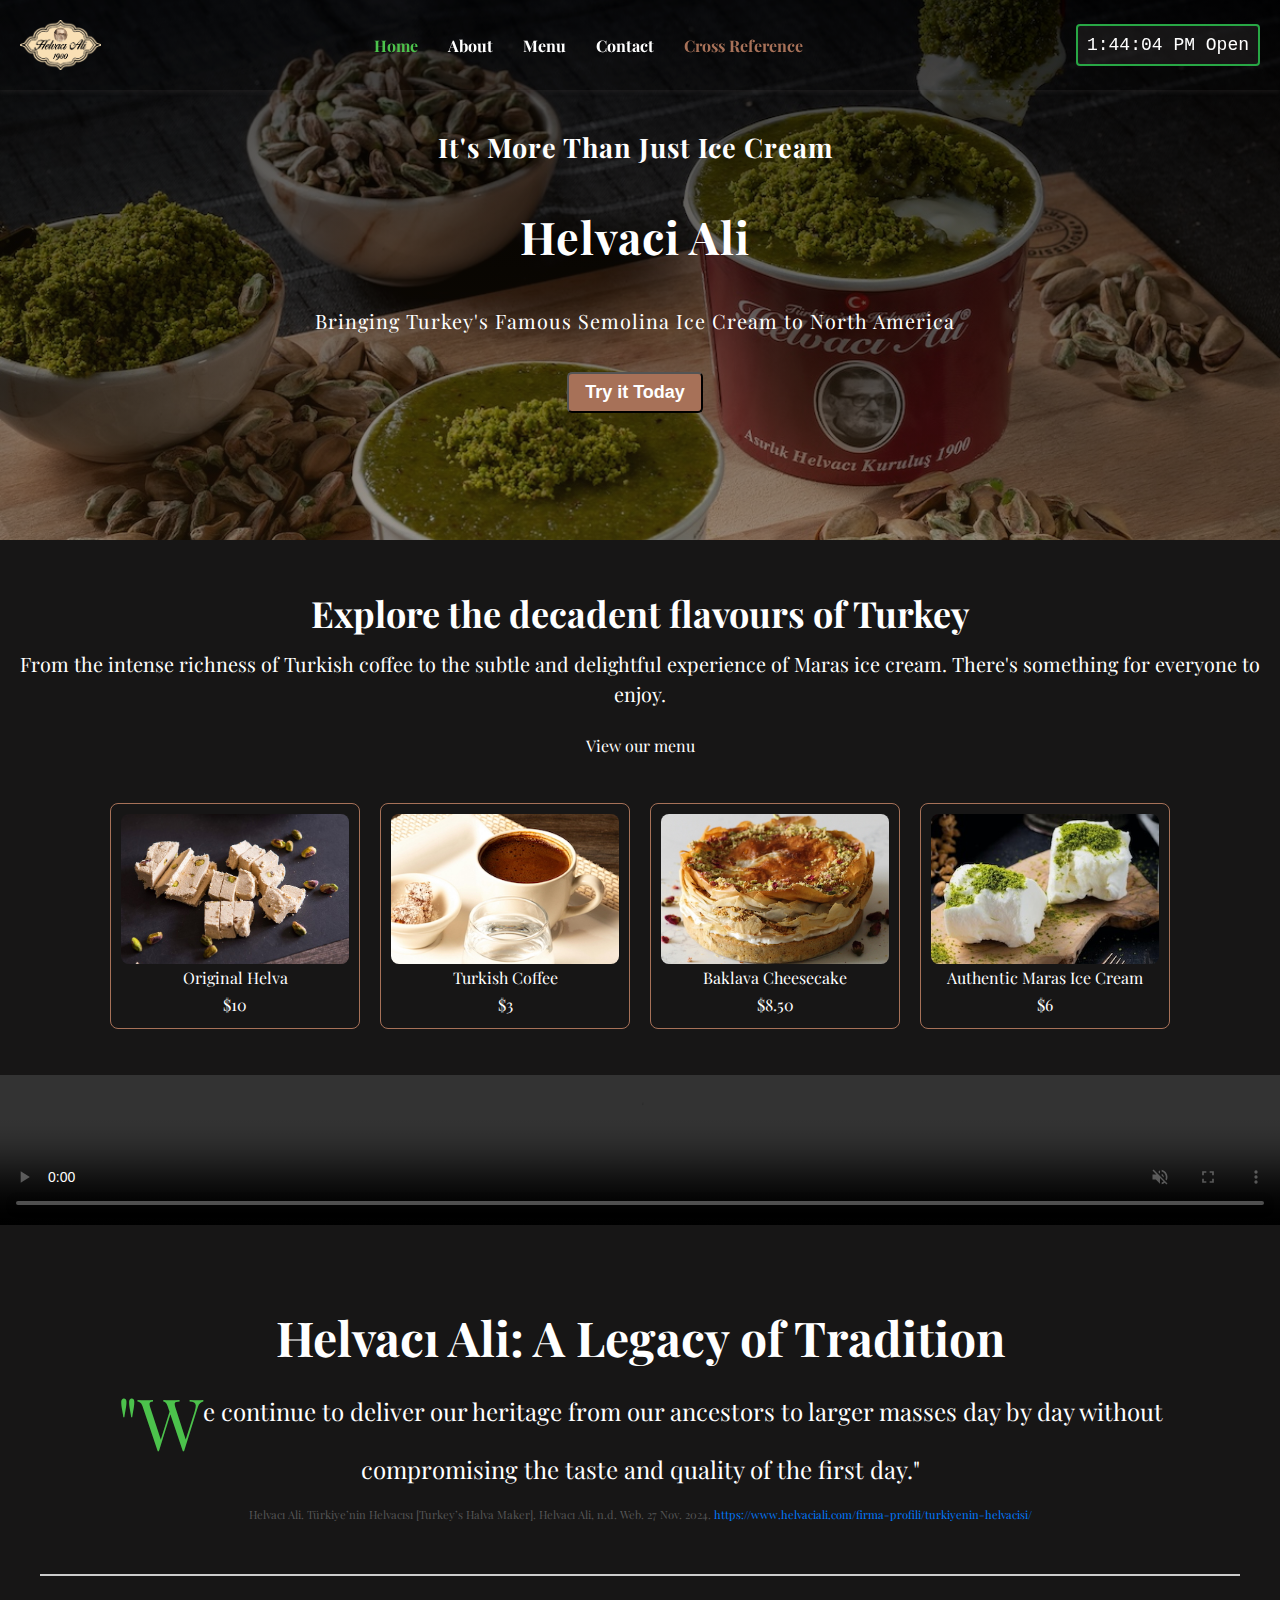
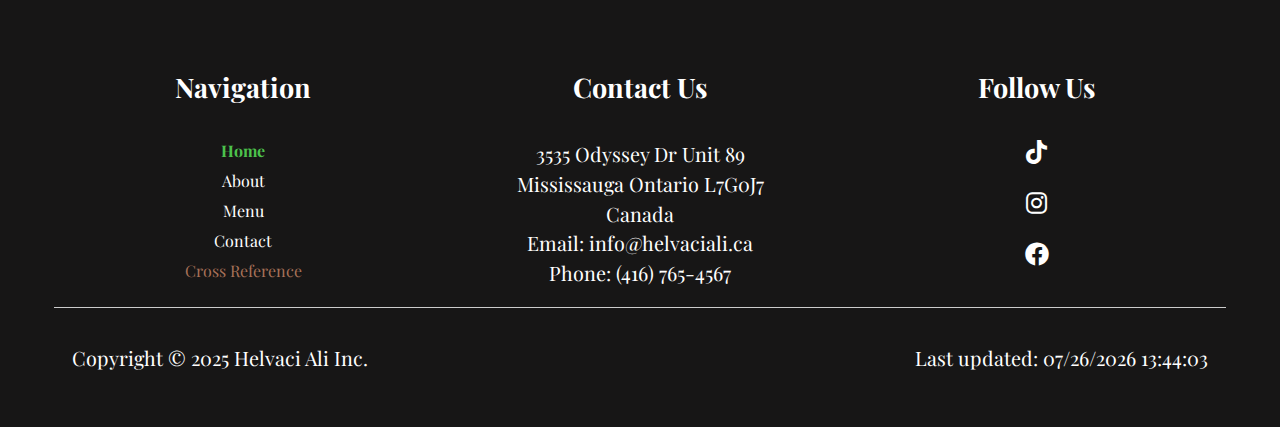
==== index.html @ f308c08b "Moved HTML files to root" ====
<!DOCTYPE html>
<html lang="en">
<head>
    <meta charset="UTF-8">
    <meta name="viewport" content="width=device-width, initial-scale=1.0">
    <meta name="description" content="Helvaci Ali - Experience the taste of Turkey's Famous Semolina Ice Cream">
    <meta name="keywords" content="dondurma, turkish, helwa, helvaci, ice cream, dessert, sweets, Mississauga">
    <meta name="author" content="Mohamad Arnaout">
    <title>Helvaci Ali Canada - Home</title>
    <link rel="stylesheet" href="https://cdnjs.cloudflare.com/ajax/libs/font-awesome/6.0.0-beta3/css/all.min.css">
    <link rel="preconnect" href="https://fonts.googleapis.com">
    <link rel="preconnect" href="https://fonts.gstatic.com" crossorigin>
    <link href="https://fonts.googleapis.com/css2?family=Playfair+Display:ital,wght@0,400..900;1,400..900&display=swap" rel="stylesheet">
    <link rel="stylesheet" href="../css/page-specific/index.css">
    <link rel="stylesheet" href="../css/main.css">
    <link rel="stylesheet" href="../css/mobile.css" media="screen and (max-width: 767px)">
    <link rel="stylesheet" href="../css/tablet.css" media="screen and (min-width: 768px) and (max-width: 991px)">
    <link rel="stylesheet" href="../css/desktop.css" media="screen and (min-width: 992px)">
    <script defer src="../js/nav.js"></script>
    <script defer src="../js/main.js"></script>
</head>
<body>
    <header>
        <nav class="main-nav">
            <div class="logo">
                <a href="index.html">
                    <img src="../media/images/slogo.png" alt="website logo" class="logo">
                </a>                
            </div>
            <div class="menu-toggle" id="mobile-menu">
                <span class="bar"></span>
                <span class="bar"></span>
                <span class="bar"></span>
            </div>
            <ul class="nav-links" id="nav-links">
                <li><a href="index.html">Home</a></li>
                <li><a href="about.html">About</a></li>
                <li><a href="menu.html">Menu</a></li>
                <li class="nav-item has-submenu">
                    <a href="#">Contact</a>
                    <ul class="submenu">
                        <li><a href="contact.html">Contact Us</a></li>
                        <li><a href="evaluation.html">Evaluate Us</a></li>
                    </ul>
                </li>
                <li><a href="cross-reference.html">Cross Reference</a></li>
            </ul>
            <div id="localTimeClock" class="nav-clock"></div>
        </nav>
    </header>

    <main class="flex-container">
        <section class="hero" id="home-banner">
                <div class="hero-content">
                    <h3>It's More Than Just Ice Cream</h3>
                    <h1>Helvaci Ali</h1>
                    <p>Bringing Turkey's Famous Semolina Ice Cream to North America </p>
                    <button class="cta-button" aria-label="Link to Contact Page for directions to try it today" onclick="window.location.href='../html/contact.html'">Try it Today</button>
                </div>
        </section>

        <section class="menu-section">
            <div class="menu-header">
                <h2>Explore the decadent flavours of Turkey</h2>
                <p>
                    From the intense richness of Turkish coffee to the subtle and delightful experience of Maras ice cream.
                    There's something for everyone to enjoy.
                </p>
                <a href="../html/menu.html" class="menu-button">View our menu</a>
            </div>
            <div class="menu-block">
                <a href="../html/menu.html" class="menu-item">
                    <img src="../media/images/original_helva.jpg" alt="Original Helva">
                    <div class="info">
                        <div class="name">Original Helva</div>
                        <div class="price">$10</div>
                    </div>
                </a>
                <a href="../html/menu.html" class="menu-item">
                    <img src="../media/images/turkish_coffee.jpeg" alt="Turkish Cofee">
                    <div class="info">
                        <div class="name">Turkish Coffee</div>
                        <div class="price">$3</div>
                    </div>
                </a>
                <a href="../html/menu.html" class="menu-item">
                    <img src="../media/images/baklava_cheese_cake.jpeg" alt="Baklava Cheesecake">
                    <div class="info">
                        <div class="name">Baklava Cheesecake</div>
                        <div class="price">$8.50</div>
                    </div>
                </a>
                <a href="menu.html#static-inline-image" class="menu-item">
                    <img src="../media/images/maras_ice_cream.jpeg" alt="Authentic Maras Ice Cream" id="inline-image">
                    <div class="info">
                        <div class="name">Authentic Maras Ice Cream</div>
                        <div class="price">$6</div>
                    </div>
                </a>
            </div>
        </section>
        <div class="multimedia" id="video-example">
            <video controls loop autoplay muted>
                <source src="../media/video/maras_coffee.mp4" type="video/mp4">
                Your browser does not support the video tag.
            </video>
        </div>
        <div class="discover">
            <div class="discover-class">
                <article class="discover-content">
                    <h2 id="descendant-selector">Helvacı Ali: A Legacy of Tradition</h2>
                    <blockquote class="quote">
                        <p>
                            <span id="drop-cap" class="drop-cap">"W</span>e continue to deliver our heritage from our ancestors to larger masses day by day without compromising the taste and quality of the first day."
                        </p>
                    </blockquote>
                    <p class="reference">
                        Helvacı Ali. Türkiye’nin Helvacısı [Turkey’s Halva Maker]. Helvacı Ali, n.d. Web. 27 Nov. 2024. <a href="https://www.helvaciali.com/firma-profili/turkiyenin-helvacisi/" target="_blank">https://www.helvaciali.com/firma-profili/turkiyenin-helvacisi/</a>
                    </p>
                    <p class="line-bottom"></p>
                </article>
            </div>
        </div> 
    </main>

    <footer>
        <div class="footer-content">
            <div class="footer-accordion">
                <div class="accordion-header">
                    <h3>Navigation</h3>
                    <img src="../media/icons/menu-icon.svg" alt="Toggle Menu" class="toggle-icon"> 
                </div>
                <div class="accordion-content">
                    <ul class="footer-nav-links">
                        <li class="nav-item"><a href="index.html">Home</a></li>
                        <li class="nav-item"><a href="about.html">About</a></li>
                        <li class="nav-item"><a href="menu.html">Menu</a></li>
                        <li class="nav-item has-submenu">
                            <a href="#">Contact</a>
                            <ul class="submenu">
                                <li><a href="contact.html">Contact Us</a></li>
                                <li><a href="evaluation.html">Evaluate Us</a></li>
                            </ul>
                        </li>
                        <li class="nav-item"><a href="cross-reference.html">Cross Reference</a></li>
                    </ul>
                </div>
            </div>
            <div class="footer-accordion">
                <div class="accordion-header">
                    <h3>Contact Us</h3>
                    <img src="../media/icons/menu-icon.svg" alt="Toggle Menu" class="toggle-icon">
                </div>
                <div class="accordion-content">
                    <p>3535 Odyssey Dr Unit 89<br>Mississauga Ontario L7G0J7<br>Canada</p>
                    <p>Email: info@helvaciali.ca</p>
                    <p>Phone: (416) 765-4567</p>
                </div>
            </div>
    
            <div class="footer-accordion">
                <div class="accordion-header">
                    <h3>Follow Us</h3>
                    <img src="../media/icons/menu-icon.svg" alt="Toggle Menu" class="toggle-icon">
                </div>
                <div class="accordion-content">
                    <div class="social-links">
                        <a href="https://www.tiktok.com/@helvaciali_canada" target="_blank" title="Tiktok">
                            <i class="fa-brands fa-tiktok"></i>
                        </a>
                        <a href="https://www.instagram.com/helvaciali.canada/" target="_blank" title="Instagram">
                            <i class="fa-brands fa-instagram"></i>
                        </a>
                        <a href="https://www.facebook.com/helvacialiontario/" target="_blank" title="Facebook">
                            <i class="fa-brands fa-facebook"></i>
                        </a>
                    </div>
                </div>
            </div>
            <div class="copyright-section">
                <p>Copyright &copy; 2025 Helvaci Ali Inc.</p>
                <p>Last updated: <span id="lastModified"></span></p>
            </div>
        </div>
    </footer>
</body>
</html>
---- css/page-specific/index.css ----
/*=========================================
  index.css
  Home Page Styles: Flexbox Layout

  This stylesheet contains styles specific 
  to the Home page layout.
==========================================*/

.flex-container {
    display: flex;
    flex-direction: column;
    gap: 2rem;
}

.hero {
    display: flex;
    flex-direction: column;
    justify-content: center;
    background-image: linear-gradient(rgba(0, 0, 0, 0.74), rgba(39, 26, 8, 0.462)), url("../../media/images/pistaDondurma.jpg");
    background-size: cover;
    background-position: center;
    background-repeat: no-repeat;
    height: 60vh;
}

.hero-content {
    display: flex;
    align-items: center;
    flex-direction: column;
    justify-content: center;
    padding: 10px 10px 10px 0;
    gap: 2rem; 
    letter-spacing: 1px;
}

.cta-button {
    display: inline-block;
    padding: 8px 16px;
    background-color: var(--accent-color);
    color: var(--text-color);
    border-radius: 5px;
    font-weight: bold;
    font-size: 1rem;
    cursor: pointer;
    transition: background-color 0.3s ease;
}

.menu-section {
    display: flex;
    flex-direction: column; 
    align-items: center;
    background-color: var(--background-color);
    color: var(--text-color);
}

.menu-header {
    display: flex;
    flex-direction: column;
    align-items: center;
    text-align: center;
    gap: 10px;
    margin: 10px 10px 20px 10px;
    line-height: 3rem;
    color: var(--text-color);
}

.menu-button {
    text-decoration: none;
    color: var(--text-color);
}

.menu-block {
    display: flex; 
    flex-wrap: wrap;
    justify-content: center;
}

.menu-item {
    display: flex;
    flex-direction: column;
    align-items: center;
    line-height: 1.5rem;
    border: 1px solid var(--accent-color);
    border-radius: 8px;
    padding: 10px;
    margin: 10px;
    width: 250px;
    text-align: center;
    text-decoration: none;
    color: var(--text-color);
}

.menu-item img {
    max-width: 100%;
    width: inherit;
    height: 150px;
    object-fit: cover;
    border-radius: 8px;
    transition: transform 0.3s ease;
}

.menu-item:hover img {
    transform: scale(1.05);
}

.multimedia {
    display: flex;
    flex-direction: column;
    align-items: center;
    width: 100%;
    max-width: 100%;
    gap: 1rem;
}

.multimedia video {
    width: 100%;
    max-width: 100%;
    height: auto;
}

.discover {
    display: flex;
    text-align: center;
    justify-content: center;
    margin: 20px;
}

.discover-class {
    max-width: 100%;
    width: 100%;
}

.discover-content {
    padding: 20px;
    line-height: 1.6;
    text-align: center;
}

.discover-content h2 {
    font-size: 3em;
    margin-bottom: 20px;
}

.quote {
    margin-bottom: 20px;
}

.quote p {
    font-size: 1.5em !important;
}

.drop-cap {
    font-size: 3em;
    line-height: 0.8;
    margin-right: 0;
    color: var(--highlight-text-color);
    display: inline-block;
    vertical-align: top;
}

.reference {
    font-size: 0.7em; 
    color: #555;
}

.reference a {
    color: #007bff;
    text-decoration: none;
}

.reference a:hover {
    text-decoration: underline;
}

.line-bottom {
    height: 2px;
    background-color: #ccc;
    margin-top: 50px;
    width: 100%;
    bottom: 0;
    left: 0;
}
---- css/main.css ----
/*=================================================================
  main.css
  Base Styles and Components 

  This file contains global styles and components that apply to all
  pages of the website. Including typography, colors, utilities and
  site navigation.
==================================================================*/

/*===============================
  CSS Base Styles and Variables
================================*/

:root {
    --primary-color: #1e1e1e;
    --secondary-color: hsla(216, 92%, 70%, 1);
    --accent-color: hsl(19, 31%, 50%);
    --text-color: rgb(255, 255, 255);
    --subtext-color: hsla(0, 18%, 89%, 1);
    --highlight-text-color: hsla(120, 49%, 53%, 1); 
    --background-color: rgba(23, 22, 22, 1);
    --shade-color: rgba(0, 0, 0, 0.125);
    --shade-color-light: rgba(63, 60, 60, 0.3);
    --shade-color-thru: rgba(16, 15, 15, 0.2);
    --ff-primary: 'Playfair Display', sans-serif;
    --h1-font: bold 2.75rem / 1.5 var(--ff-primary);
    --h2-font: bold 2rem / 1.5 var(--ff-primary);
    --h3-font: bold 1.75rem / 1.5 var(--ff-primary);
    --links: bold 1.125rem / 1.5 var(--ff-primary);
    --p: 1rem / 1.5 var(--ff-primary);
    --subtext: 0.875rem / 1.5 var(--ff-primary);
}

* {
    box-sizing: border-box;
    margin: 0;
    padding: 0;
}

html, body {
    height: 100%;
    margin: 0;
    padding: 0;
    font-size: 16px;
    font-family: var(--ff-primary);
    color: var(--text-color);
    background-color: var(--background-color);
    background-size: cover;
    background-position: center;
}

h1 {
    font: var(--h1-font);
}

h2 {
    font: var(--h2-font);
}

h3 {
    font: var(--h3-font);
}

p {
    font: var(--p);
}

.subtext {
    font: var(--subtext);
}

/* Link States */

a {
    color: rgba(167, 159, 159, 0.8);
    text-decoration: none;
    font-weight: 400;
    transition: color 0.3s, transform 0.3s;
}

a:visited:not(nav ul li a, .footer-nav-links a) {
    color: hsla(300, 30%, 50%, 1);
}

a:hover {
    color: var(--secondary-color);
}

a:active {
    color: var(--secondary-color);
}

a:focus {
    outline: 2px solid var(--secondary-color);
    outline-offset: 2px;
}

ul li:first-of-type a {
    font-weight: bold;
    color: var(--highlight-text-color);
}

ul li:last-of-type a {
    color: var(--accent-color);
}

/*============================================================
Highlight target elements for the Cross-Reference hyperlinks
============================================================*/

[id]:target {
    outline: 3px solid transparent;
    outline-offset: 1px;
    animation: highlight 5s ease-in-out;
    scroll-margin-top: 150px;
}

@keyframes highlight {
    0% {
        outline-color: transparent;
    }
    50% {
        outline-color: rgb(45, 124, 244);
    }
    100% {
        outline-color: transparent;
    }
}

/*====================================================
  Component Styles

  This section contains the styles for the components 
  such as the navigation bar, footer and time-clock.
=====================================================*/

/* Navigation Bar */

header {
    background-color: transparent;
}

.main-nav {
    display: flex;
    justify-content: space-between;
    align-items: center;
    position: fixed;
    max-height: 90px;
    top: 0;
    right: 0;
    left: 0;
    padding: 20px;
    z-index: 1000;
    background-color: var(--shade-color);
    transition: background-color 0.3s ease;
    box-shadow: 0 2px 4px var(--shade-color-light); 
}

.main-nav.scrolled {
    background-color: var(--background-color);
}

.main-nav.scrolled .submenu {
    background-color: var(--background-color);
}

.nav-links {
    display: flex;
    gap: 30px;
    flex-grow: 1;
    justify-content: center;
    text-shadow: 1px 1px 1px var(--shade-color);
}

nav ul li {
    list-style: none;  
}

nav ul li a {
    text-decoration: none;
    color:var(--text-color);
    transition: color 0.5s ease;
    font-weight: bold;
}

nav ul li a:hover {
    color: var(--secondary-color);
    transform: scale(1.1);
}

.logo {
    max-height: 50px;
    max-width: 200px;
    object-fit: contain;
    transition: transform 0.7s ease
}

.logo:hover {
    transform: scale(1.1);
}

/*===============================================
    Time Clock 
================================================*/

.nav-clock {
    display: inline-flex;
    align-items: center;
    justify-content: center;
    font-family: monospace;
    font-size: 1rem;
    color: var(--text-color);
    margin-left: auto;
    padding: 0.5rem;
    background-color: var(--shade-color-light);
    border-radius: 4px;
    width: fit-content;
}

.nav-clock.open {
    border: 2px solid #28a745;
}

.nav-clock.closed {
    border: 2px solid #dc3545;
}

.opens-at {
    font-size: 0.8em;
    margin-top: 4px;
}

/*============================================================
Footer including the navigation, contact, and social links
============================================================*/

footer {
    display: flex;
    justify-content: space-between;
    background-color: var(--background-color);
    padding: 2rem;
}

.footer-content {
    display: flex;
    justify-content: space-around;
    flex-wrap: wrap;
    gap: 1rem;
    width: 100%;
    padding: 0 1rem;
}

.footer-content a {
    text-decoration: none;
    color: inherit;
}

.footer-content a:hover {
    text-decoration: underline;
}

.footer-accordion {
    display: flex;
    flex-direction: column;
    text-align: center;
    gap: 1rem;
    flex: 1;
}

.footer-nav-links {    
    display: flex;
    flex-direction: column;
    justify-content: center;
    align-items: center;
    gap: 0.5rem;
    list-style: none;
    padding: 0;
}

.footer-nav-links a {
    text-decoration: none;
}

.social-links {
    display: flex;
    flex-direction: column;
    justify-content: center;
    gap: 1.5rem;
}

.social-links a {
    display: flex;
    justify-content: center;
    color: var(--text-color);
    font-size: 24px;
    transition: color 0.3s;
}

.social-links a:hover {
    color: var(--secondary-color);    
}

.copyright-section {
    display: flex;
    justify-content: space-between;
    text-align: center;
    border-top: 1px solid #ccc;
    width: 100%;
}

.copyright-section p {    
    padding: 1rem;
    margin-top: 1rem;
}

/* Submenu */

.main-nav .submenu li {
    padding: 8px 15px;
    list-style: none;
}

.submenu li{
    list-style: none;
    padding-left: 10px;
}

.submenu li:first-of-type a,
.submenu li:last-of-type a {
    font-weight: normal;
    color: inherit;
}

.nav-item.has-submenu.active .submenu {
    display: block;
}
---- css/mobile.css ----
/*===============================================
  mobile.css
  Responsive Styles for Compact Devices

  This stylesheet contains styles specific to the 
  responsive design of the website for mobile. 
================================================*/

/*================================================
  Base Styles 
================================================*/

@media (max-width: 767px) {
    body {
        font-size: 16px;
        line-height: 1.5rem;
    }

    h1 {
        font-size: 1.5em;
    }

    h2 {
        font-size: 1.3em;
    }

    h3 {
        font-size: 1.1em;
    }

    p {
        font-size: 0.9em;
    }
}

/*=========================================
  Navigation
==========================================*/

/* Menu toggle */

.menu-toggle {
    display: flex;
    flex-direction: column;
    cursor: pointer;
    z-index: 1001;
}

.menu-toggle .bar {
    width: 25px;
    height: 3px;
    background-color: var(--text-color);
    margin: 3px 0;
    transition: 0.4s;
}

/* Main Navigation Styles */

@media (max-width: 767px) {

    .main-nav {
        display: flex;
        align-items: center;
        gap: 15px;
    }

    .menu-toggle {
        display: flex;
        order: 3;
    }

    .nav-links {
        display: none;
        position: fixed;
        top: 0;        
        width: 100%;
        height: 100vh;
        background-color: var(--background-color);
        flex-direction: column;
        align-items: center;
        transition: 0.3s ease;
        z-index: 1000;
    }

    .nav-links.active {
        display: flex;
        left: 0;
    }

    .nav-links li {
        margin: 10px 0;
        opacity: 0;
        transform: translateX(-50px);
        transition: opacity 0.3s, transform 0.3s;
        text-align: center;
    }

    .nav-links.active li {
        opacity: 1;
        transform: translateX(0);
    }

    .nav-links li a {
        font-size: 1rem;
        text-align: center;
    }

    .menu-toggle.active .bar:nth-child(1) {
        transform: rotate(-45deg) translate(-5px, 6px);
    }

    .menu-toggle.active .bar:nth-child(2) {
        opacity: 0;
    }

    .menu-toggle.active .bar:nth-child(3) {
        transform: rotate(45deg) translate(-5px, -6px);
    }

    .submenu {
        max-height: 0;
        overflow: hidden;
        transition: max-height 0.3s ease;
    }

    .nav-item.has-submenu {
        text-align: center;
    }
 
    .nav-item.has-submenu.active .submenu {
        max-height: 300px;
    }

    .nav-clock {
        display: flex;
        align-items: center;
        margin: 0 auto;
    }
}

/* Mobile Footer Styles */

@media (max-width: 767px) {
    .footer-content {
        flex-direction: column;
        align-items: center;
        width: 100%;
    }
 
    .footer-accordion {
        border-bottom: 1px solid var(--shade-color);
    }
 
    .accordion-header {
        display: flex;
        justify-content: center;
        align-items: center;
        padding: 15px;
        cursor: pointer;
    }
 
    .toggle-icon {
        align-items: center;
        margin-left: 10px;
        width: 20px;
        height: 20px;
        transition: transform 0.3s ease;
        transform-origin: center;
    }
 
    .toggle-icon.active {
        transform: rotate(90deg);
    }

    .menu-icon {
        fill: var(--text-color);
    }
 
    .accordion-content {
        max-height: 0;
        overflow: hidden;
        transition: max-height 0.3s ease;
        padding: 0 15px;
    }
 
    .accordion-content.active {
        max-height: 520px;
        padding: 20px;
    }   

    .social-links a {
        position: relative;
    }

    .social-links a + a {
        margin-top: 1rem;
    }
    
    .social-links a:hover::after {
        content: attr(title);
        position: absolute;
        bottom: 100%;
        left: 50%;
        transform: translateX(-50%);
        padding: 5px;
        background: var(--background-color);
        border-radius: 4px;
        font-size: 0.8rem;
        white-space: nowrap;
    }
 }

/*=========================================
  Home Page Responsive Styles
==========================================*/

@media (max-width: 767px) {
    .hero {
        height: 47vh;
        background-size: 175% auto;
        background-position: 75%;
        background-repeat: no-repeat;
    } 

    .hero-content {
        display: flex;
        align-items: center;
    }

    .hero-content h1, .hero-content h3 {
        display: none;
    }

    .hero-content button {
        margin-top: 250px;
    }

    .hero-content p {
      display: none;
    }

    .menu-header p {
        display: none;
    }

    .multimedia {
        display: none;
    }

    .menu-item {
        display: flex;
        flex-direction: column;
        align-items: center;
        border: none;
    }
}

/*=========================================
  About Page Responsive Styles
==========================================*/

@media (max-width: 767px) {
    .about-hero img {
        height: 31vh;
    }

    .discover-content,
    #quote-container {
        position: static;
        width: 100%;
        padding: 0;
    }

    #quote-container {
        box-shadow: none;
        padding: 0;
        margin-top: 40px;
        border-left: none;
    }

    blockquote > p {
        text-shadow: none;
        font-size: 1rem;
    }

    .reference {
        bottom: -15%;
    }

    .rotated-image {
        display: none;
    }
}

/*=========================================
  Menu Page Responsive Styles
==========================================*/

@media screen and (max-width: 767px) {
    .menu-header-image {
        height: 30vh;
    }

    .dish-image {
        float: none;
        display: block;
        width: 100%;
        border-radius: 5px;
    }

    .menu-item {
        width: 60%;
        margin: 10px auto;
        padding: 0;
    }

    .dish-info {
        width: 100%;
        clear: both;
        text-align: center;
        margin-top: 10px;
    }
}

/*=========================================
  Contact Page Responsive Styles
==========================================*/

@media (max-width: 767px) {
    .contact-hero {
        width: 100%;
        height: 40vh;
    }
}

/*=========================================
  Cross Reference Responsive Styles
==========================================*/

@media (max-width: 767px) {
    .cross-reference-banner {
        height: 30vh;
        padding: 0;
        background-size: cover;
        background-position: center;
        background-repeat: no-repeat;
    }

    .cross-reference-banner h1 {
        font-size: 2em;
    }

    .cross-reference-banner p {
        font-size: 1em;
    }

    .requirement .site-map {
        width: 100%;
    }
}

/*=========================================
  Evaluation page
==========================================*/

@media (max-width: 767px) {
    .evaluation-hero {
        height: 35vh;
    }

    .rating-table tr {
        display: flex;
        flex-direction: column;
        align-items: center;
    }

    .form-section {
        display: flex;
        flex-direction: column;
        align-items: center;
    }

    .evaluation-form {
        margin: 1rem;
        padding: 1rem;
    }

    .rating-table td {
        vertical-align: middle;
        min-width: auto;
    }
}
---- css/tablet.css ----
/*================================================
  tablet.css

  Responsive Tablet Design (Between 601px and 900px)
================================================*/

/*================================================
  Font Sizes
================================================*/

@media (min-width: 768px) and (max-width: 991px) {
    body {
        font-size: 17px;
    }

    h1 {
        font-size: 2rem; /* ~30px */
    }

    h2 {
        font-size: 1.5rem; /* ~22.5px */
    }

    h3 {
        font-size: 1.25rem; /* ~18.75px */
    }

    p {
        font-size: 1rem; /* ~15px */
    }

/*================================================
  Navigation Styles
================================================*/

@media (min-width: 768px) and (max-width: 991px)    {
    .main-nav .submenu {
        position: absolute;
        top: 100%;
        left: 50%;
        transform: translateX(-50%);
        background-color: inherit;
        min-width: 100px;
        box-shadow: 0 2px 4px var(--shade-color-light);
        border-bottom-left-radius: 5px;
        border-bottom-right-radius: 5px;
        display: none;
    }

    .submenu {
        max-height: 0;
        overflow: hidden;
        transition: max-height 0.3s ease;
    }

    .nav-item.has-submenu {
        text-align: center;
    }
 
    .nav-item.has-submenu.active .submenu {
        max-height: 300px;
    }

    .menu-toggle {
        display: none; 
    }

    .nav-links {
        display: flex; 
    }

    .footer-accordion .accordion-content {
        display: block; 
        align-items: center;
    }

    .accordion-header {
        display: flex;
        justify-content: center;
        align-items: center;
        padding: 15px;
        cursor: pointer;
    }

    .toggle-icon {
        display: none; 
    }

    .submenu {
        display: none;
    }
}

/*================================================
  Home Page Styles
================================================*/

@media (min-width: 768px) and (max-width: 991px) {
    .hero {
        height: 40vh;
    }

    .hero-content {
        gap: 1.5rem;
    }
}

/*================================================
  About Page Styles
================================================*/

@media (min-width: 768px) and (max-width: 991px) {
    .reference {
        bottom: -50%;
    }

    .rotated-image {
        display: none;
    }
}

/*================================================
  Menu Page Styles
================================================*/

@media (min-width: 768px) and (max-width: 991px) {
    .menu-header-image {
        height: 30vh;
    }
}

/*================================================
  Contact Page Styles
================================================*/

@media screen and (min-width: 768px) and (max-width: 991px) {
    .grid-container {
      gap: 20px;
      column-gap: 20px;
      max-width: 1400px;
      padding: 20px;
      grid-template-columns: 1fr 1fr;
      grid-template-rows: 5% 5% 15% 10% 30%;
      grid-template-areas: 
            "header-title header-title"
            "contact-title map-title"
            "contact-container map-address"
            "contact-container map"
            ". map";
    }
    
    .map iframe {
        height: 700px;
    }
    
    .buttons {
        grid-template-columns: 1fr 1fr;
        gap: 20px;
    }
}
---- css/desktop.css ----
/*================================================
  desktop.css

  Responsive Desktop Design (Above 900px)
================================================*/

/*================================================
  Font Sizes
================================================*/

@media (min-width: 992px) {
  html {
      font-size: 18px;  
  }
  h1 {
      font-size: 2.5rem;
  }
  h2 {
      font-size: 2rem;
  }
  h3 {
      font-size: 1.5rem;
  }
  p {
      font-size: 1.1rem;
  }
}

/*================================================
  Navigation Styles
================================================*/

@media (min-width: 992px) {
    .main-nav .submenu {
        position: absolute;
        top: 100%;
        left: 50%;
        transform: translateX(-50%);
        background-color: inherit;
        min-width: 100px;
        box-shadow: 0 2px 4px var(--shade-color-light);
        border-bottom-left-radius: 5px;
        border-bottom-right-radius: 5px;
        display: none;
    }

    .menu-toggle {
        display: none; 
    }

    .nav-links {
        display: flex; 
    }

    .accordion-header {
        display: flex;
        justify-content: center;
        align-items: center;
        padding: 15px;
    }

    .accordion-content {
        display: flex;
        flex-direction: column;
        align-items: center;
        justify-content: center;
        gap: 1rem;
    }

    .footer-accordion .accordion-content {
        display: block; 
    }

    .toggle-icon {
        display: none; 
    }

    .submenu {
        display: none;
    }
}

/*================================================
  Home Page Styles
================================================*/

@media (min-width: 992px) {
  .hero {
      height: 60vh;
  }

  .hero-image img {
      max-width: 100%;
      height: auto;
  }
}

/*================================================
  Contact Page Styles
================================================*/

@media screen and (min-width: 992px) and (max-width: 1400px) {
  .grid-container {
    column-gap: 30px;
    max-width: 1400px;
    padding: 20px;
    grid-template-columns: 1fr 1fr;
    grid-template-rows: 15% 5% 15% 10% 30%;
    grid-template-areas: 
          "header-title header-title"
          "contact-title map-title"
          "contact-container map-address"
          "contact-container map"
          ". map"; 
  }

    .map iframe {
      height: 700px;
    }
  
    .buttons {
      grid-template-columns: 1fr 1fr;
      gap: 20px;
    }
}

@media screen and (min-width: 1400px) {
    .grid-container {
      gap: 40px;
      column-gap: 100px;
      max-width: 1600px;
      padding: 20px;
      grid-template-columns: 1fr 1fr;
      grid-template-rows: 10% 5% 15% 10% 30%;
      grid-template-areas: 
            "header-title header-title"
            "contact-title map-title"
            "contact-container map-address"
            "contact-container map"
            ". map";  
    }
  }
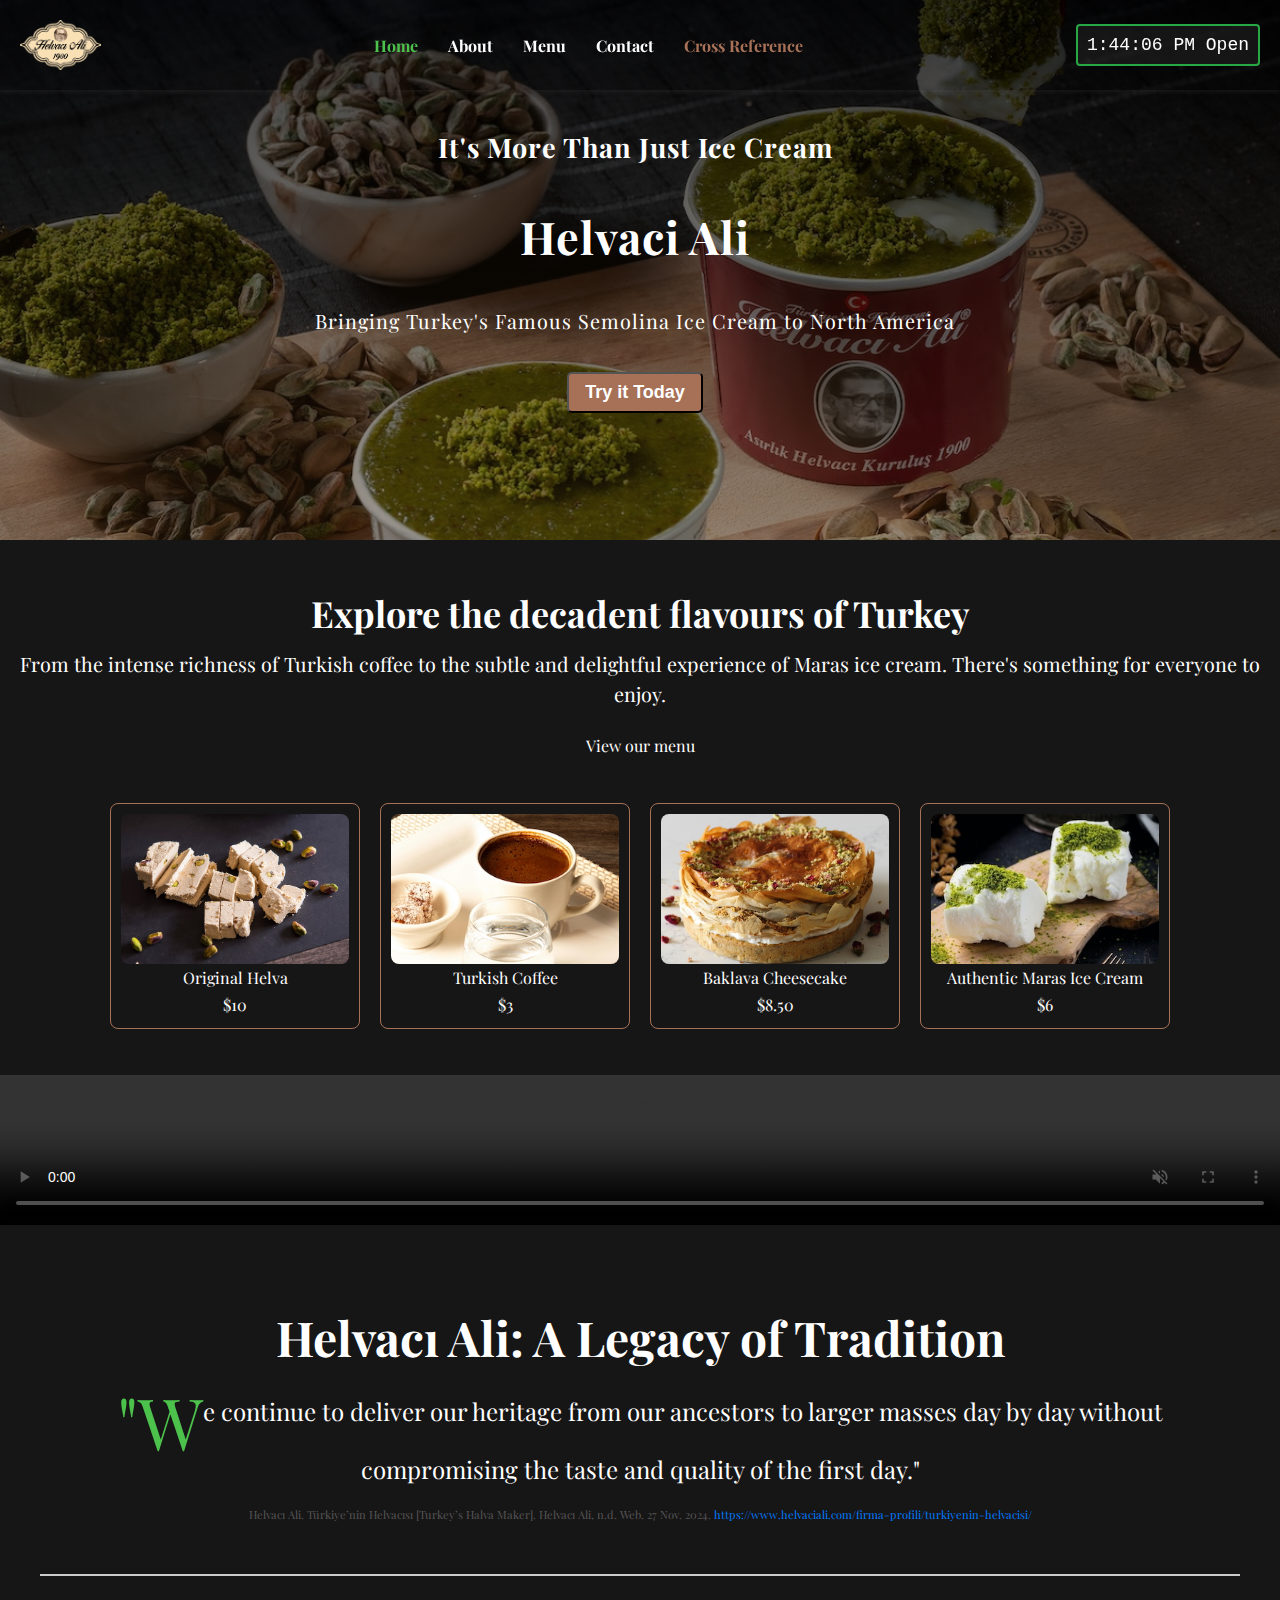
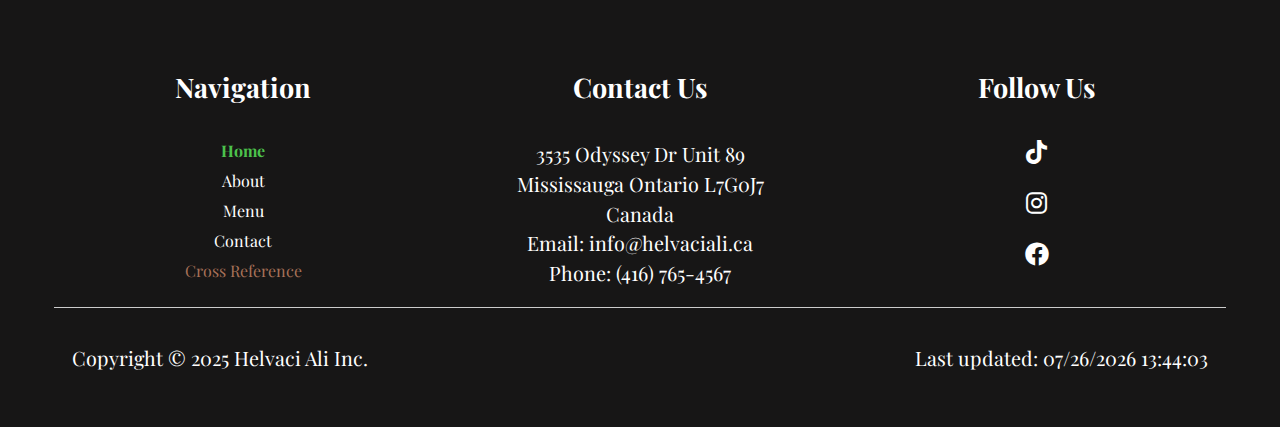
==== commit ed216035: "Moved HTML files back to main" ====
--- a/index.html
+++ b/index.html
@@ -11,13 +11,13 @@
     <link rel="preconnect" href="https://fonts.googleapis.com">
     <link rel="preconnect" href="https://fonts.gstatic.com" crossorigin>
     <link href="https://fonts.googleapis.com/css2?family=Playfair+Display:ital,wght@0,400..900;1,400..900&display=swap" rel="stylesheet">
-    <link rel="stylesheet" href="../css/page-specific/index.css">
-    <link rel="stylesheet" href="../css/main.css">
-    <link rel="stylesheet" href="../css/mobile.css" media="screen and (max-width: 767px)">
-    <link rel="stylesheet" href="../css/tablet.css" media="screen and (min-width: 768px) and (max-width: 991px)">
-    <link rel="stylesheet" href="../css/desktop.css" media="screen and (min-width: 992px)">
-    <script defer src="../js/nav.js"></script>
-    <script defer src="../js/main.js"></script>
+    <link rel="stylesheet" href="css/page-specific/index.css">
+    <link rel="stylesheet" href="css/main.css">
+    <link rel="stylesheet" href="css/mobile.css" media="screen and (max-width: 767px)">
+    <link rel="stylesheet" href="css/tablet.css" media="screen and (min-width: 768px) and (max-width: 991px)">
+    <link rel="stylesheet" href="css/desktop.css" media="screen and (min-width: 992px)">
+    <script defer src="js/nav.js"></script>
+    <script defer src="js/main.js"></script>
 </head>
 <body>
     <header>
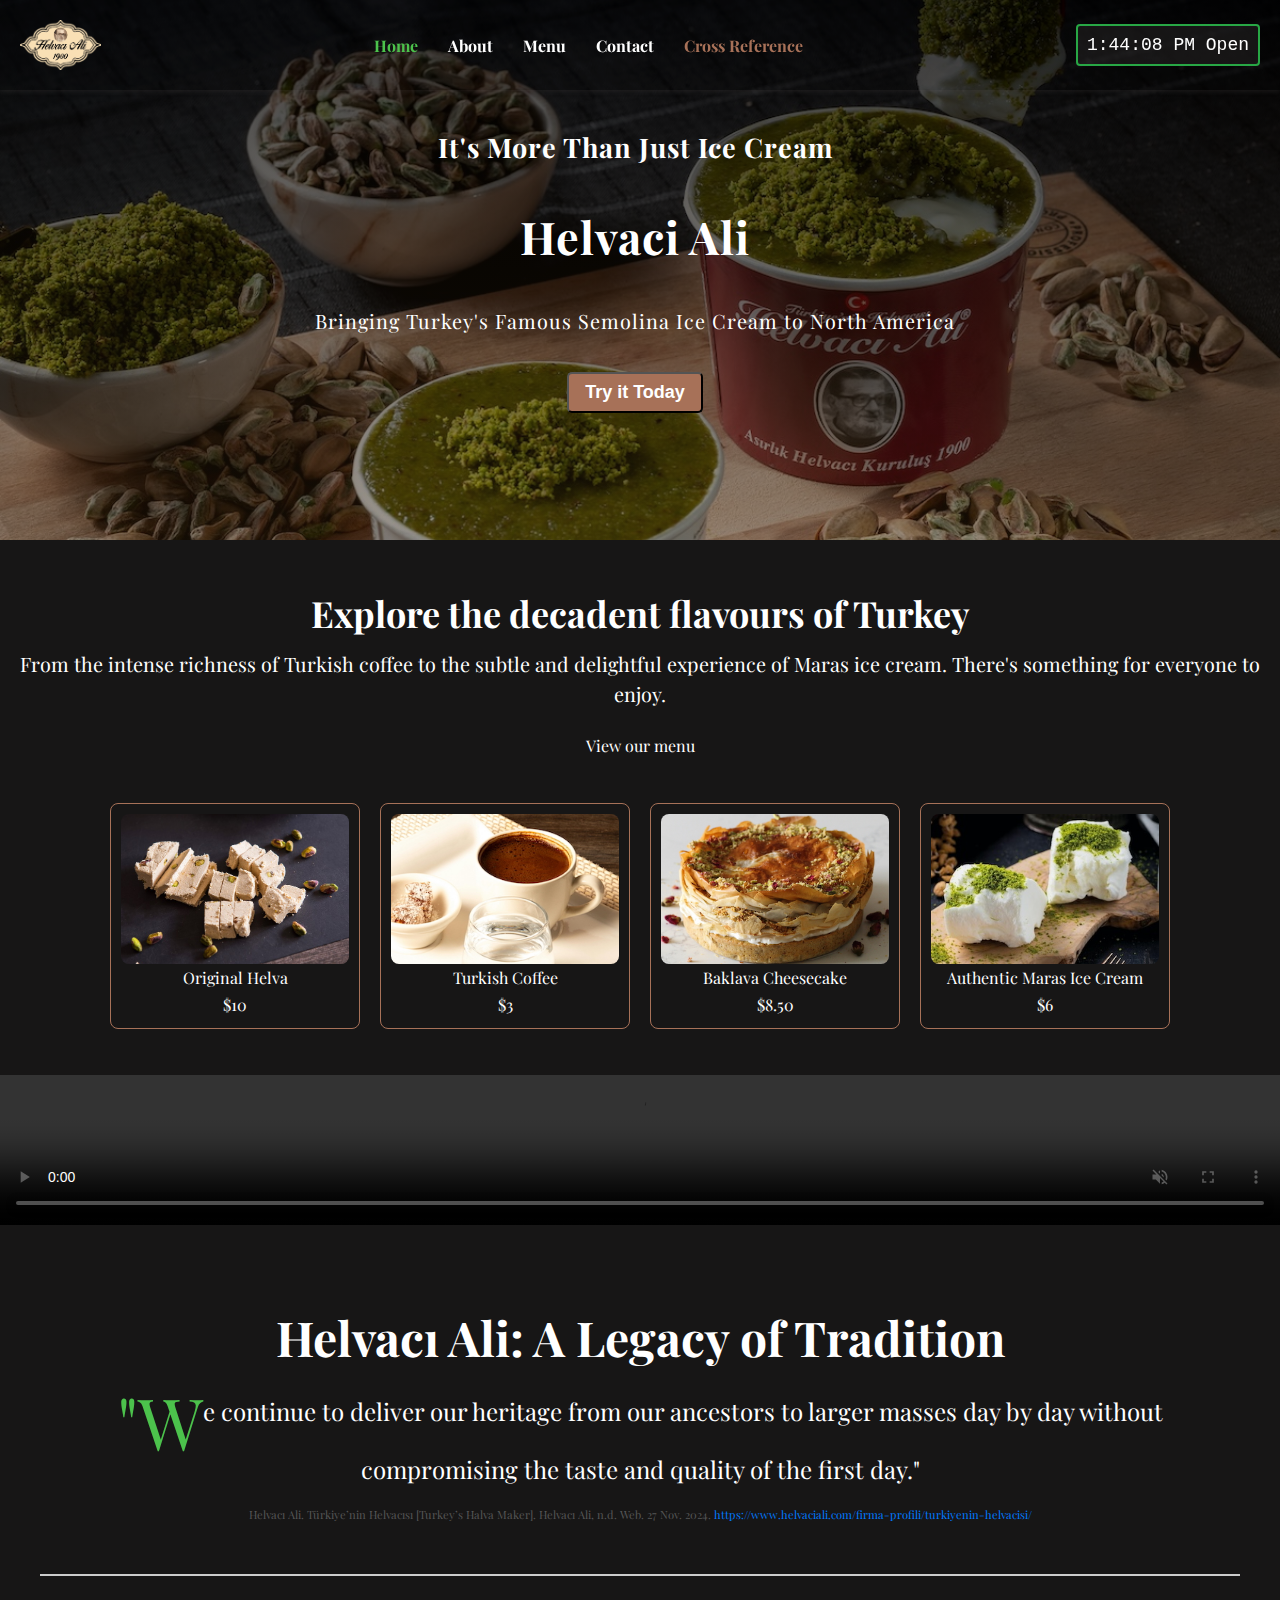
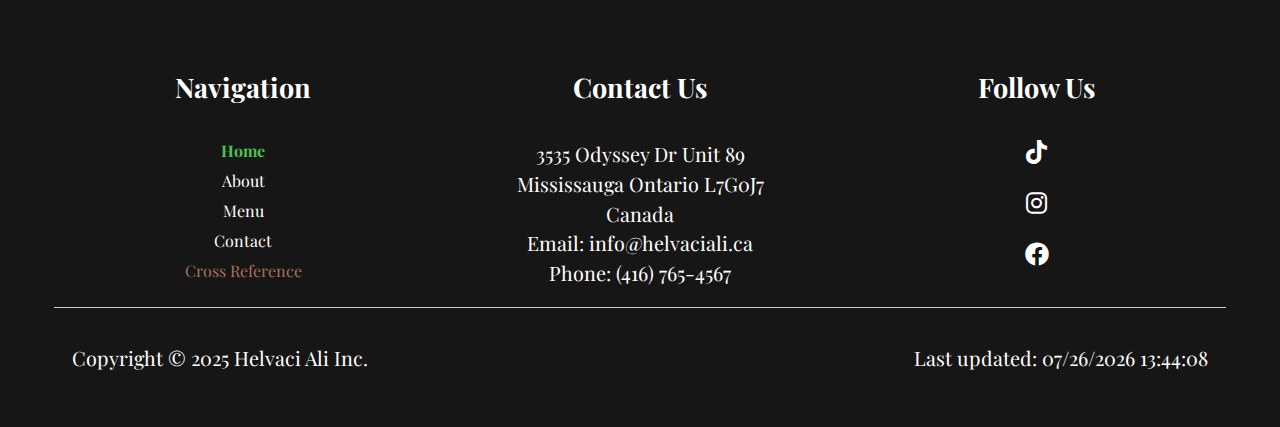
==== commit 286283a4: "Update index.html" ====
--- a/index.html
+++ b/index.html
@@ -2,6 +2,7 @@
 <html lang="en">
 <head>
     <meta charset="UTF-8">
+    <meta http-equiv="refresh" content="0; url=https://thearnaout.github.io/COMP2681-Final/html/index.html">
     <meta name="viewport" content="width=device-width, initial-scale=1.0">
     <meta name="description" content="Helvaci Ali - Experience the taste of Turkey's Famous Semolina Ice Cream">
     <meta name="keywords" content="dondurma, turkish, helwa, helvaci, ice cream, dessert, sweets, Mississauga">
@@ -184,4 +185,4 @@
         </div>
     </footer>
 </body>
-</html>+</html>
